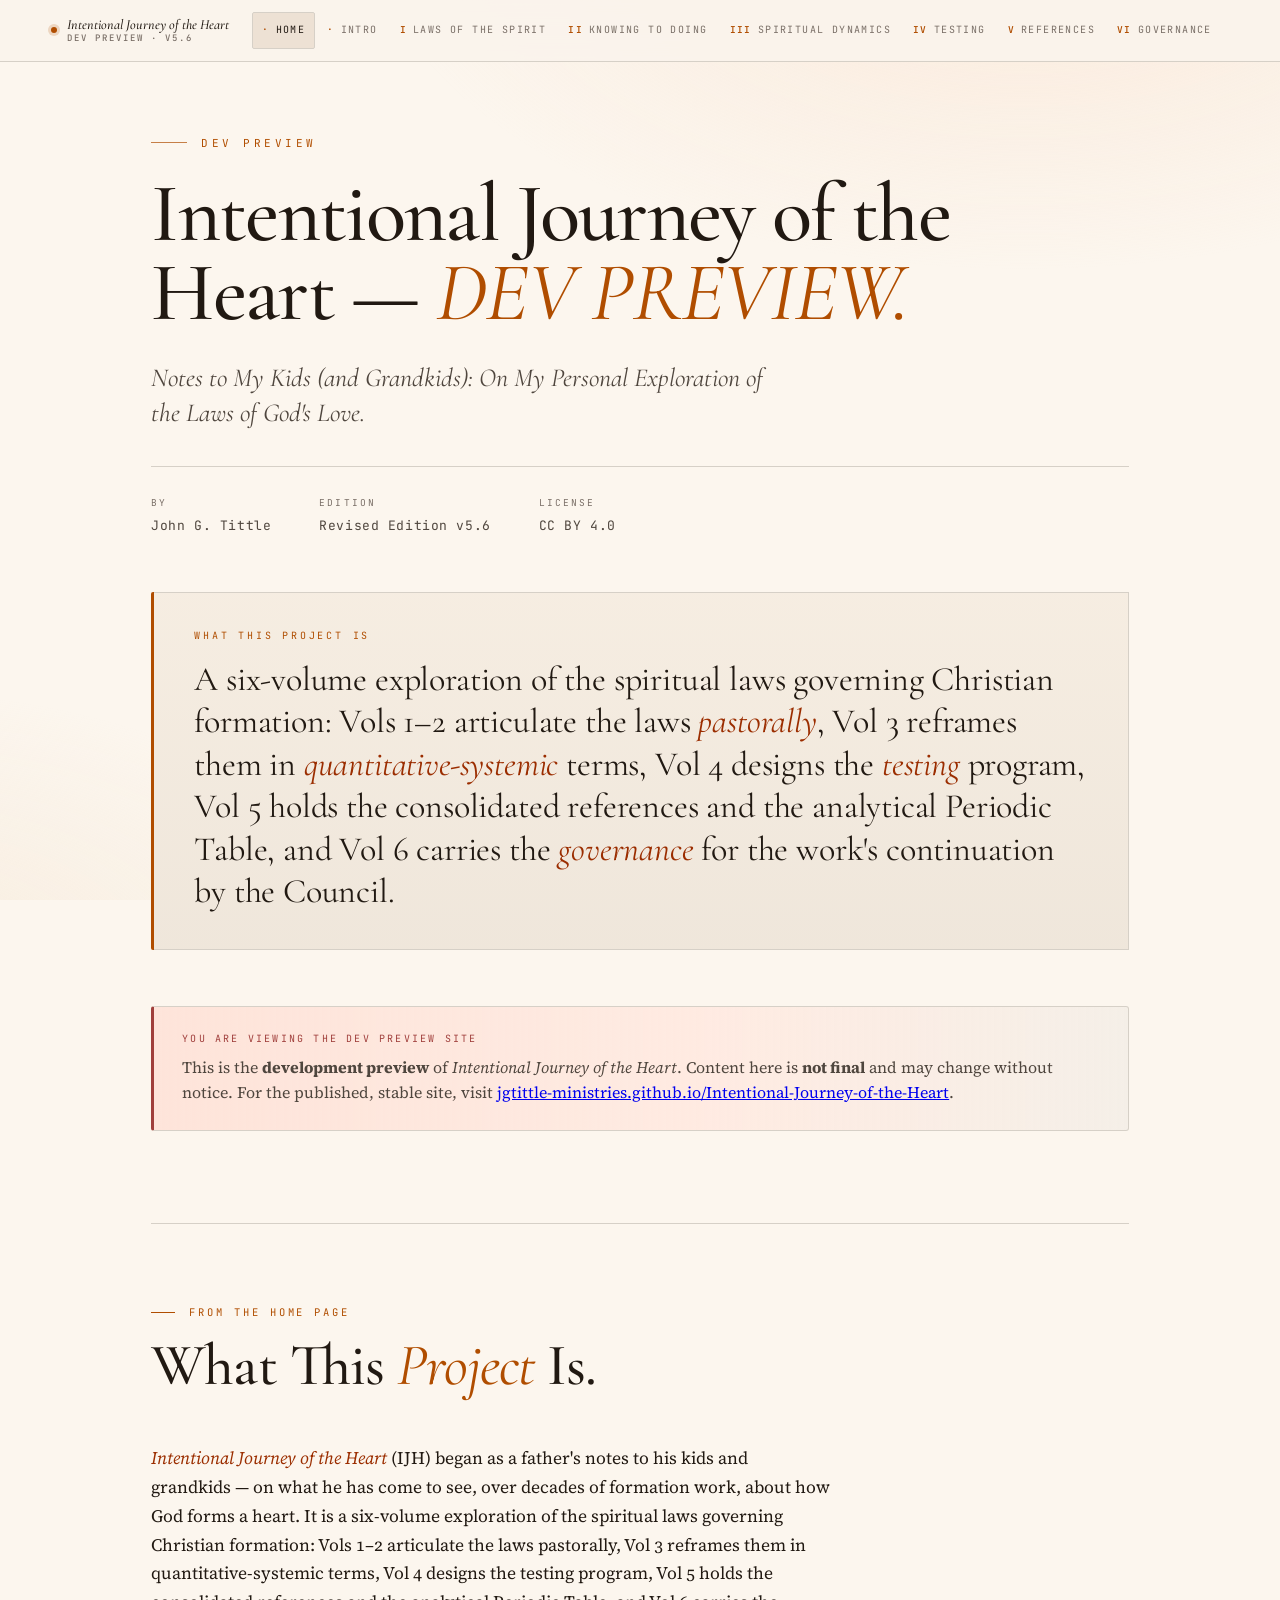
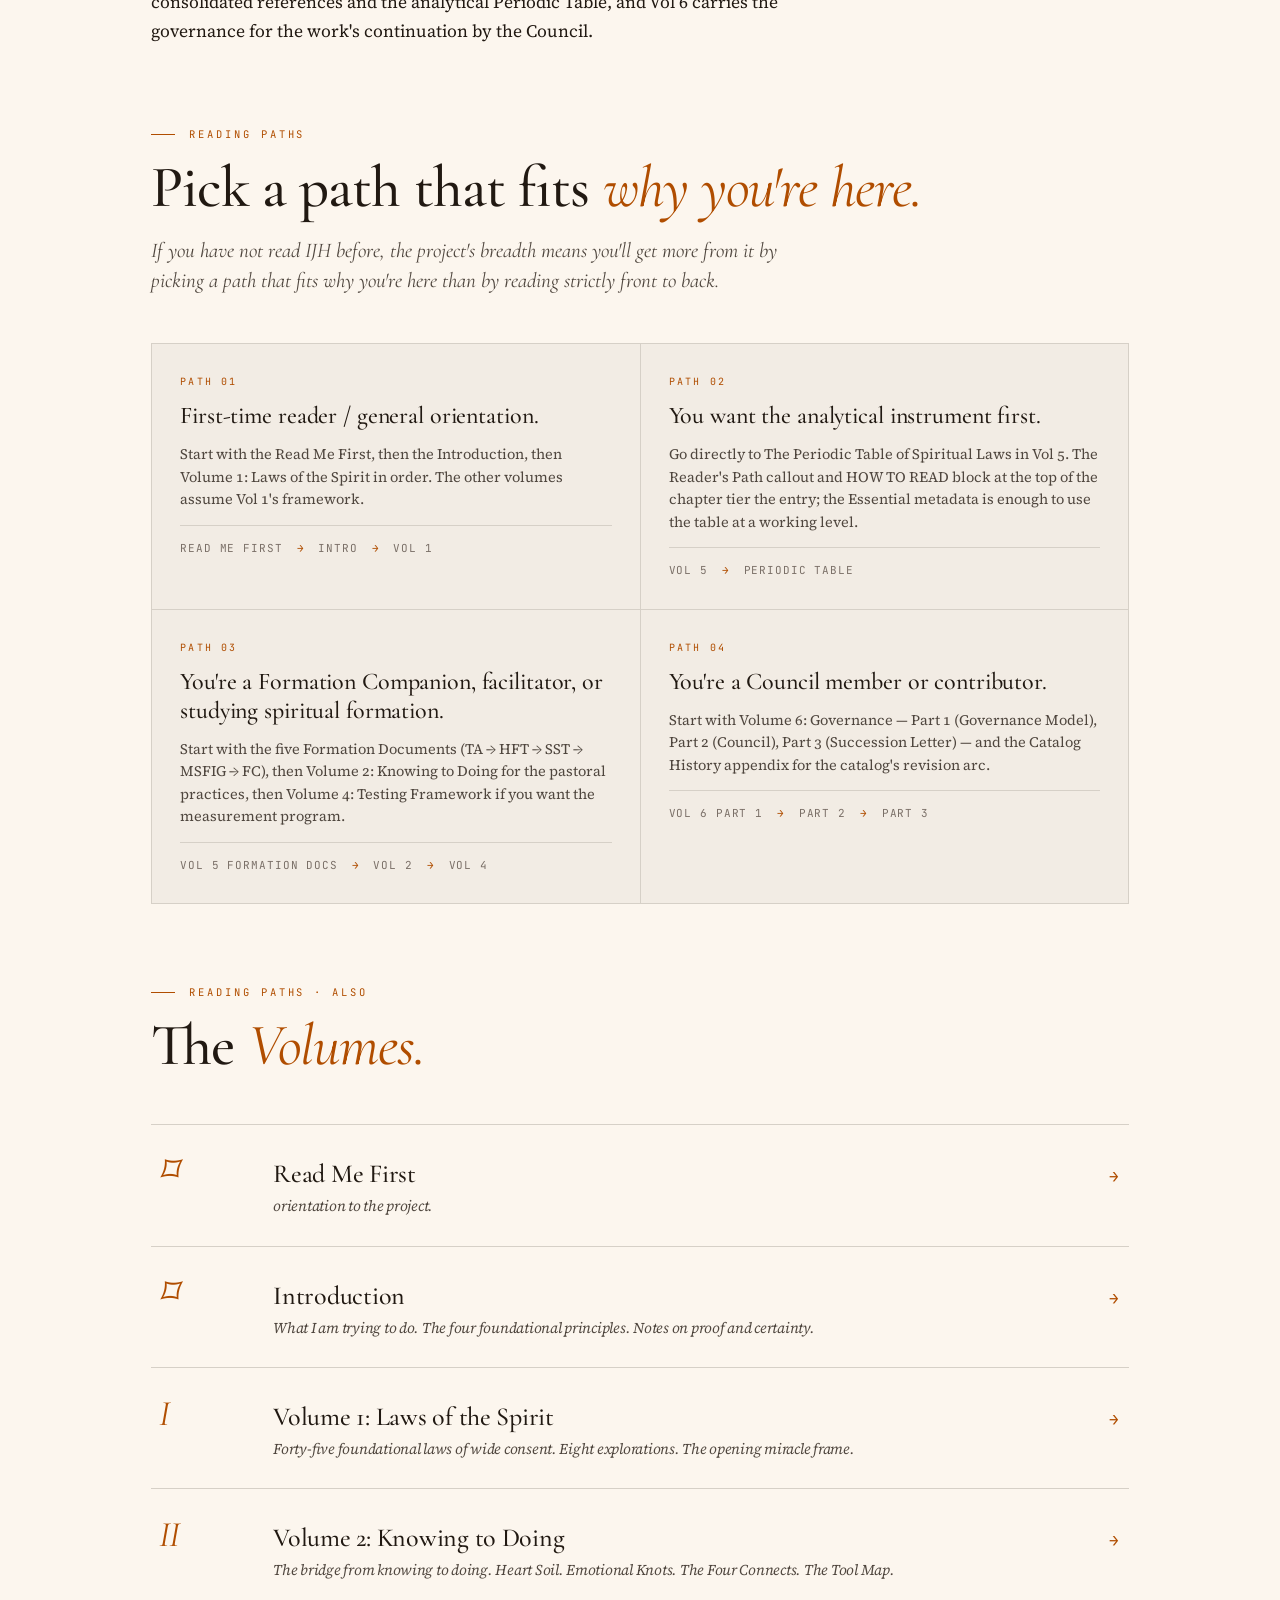
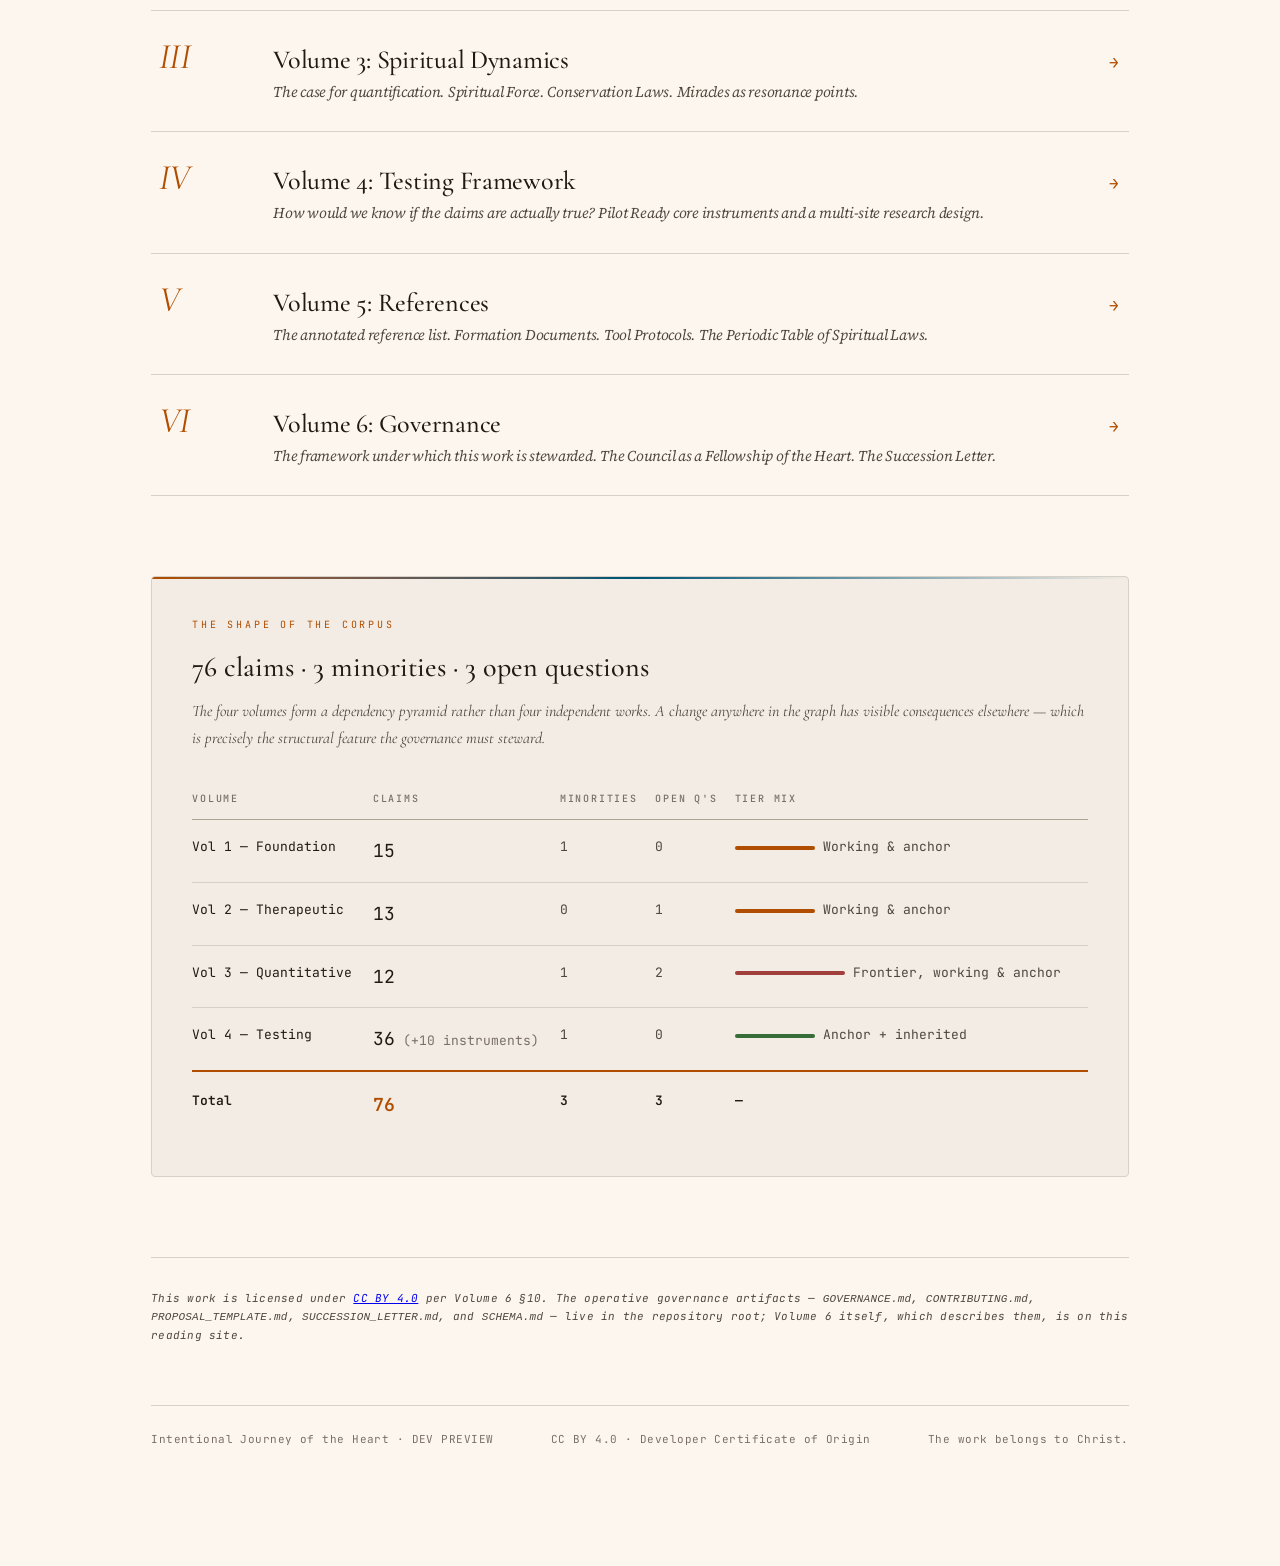
==== index.html @ 32c75336 "Initial commit: IJH design preview static site Standalone warm-paper editorial reader for the Intent" ====
<!doctype html>
<html lang="en">
<head>
<meta charset="utf-8" />
<meta name="viewport" content="width=device-width,initial-scale=1" />
<title>Intentional Journey of the Heart — Home</title>
<link rel="preconnect" href="https://fonts.googleapis.com" />
<link rel="preconnect" href="https://fonts.gstatic.com" crossorigin />
<link href="https://fonts.googleapis.com/css2?family=Cormorant+Garamond:ital,wght@0,400;0,500;0,600;1,400;1,500&family=Source+Serif+4:ital,opsz,wght@0,8..60,400;0,8..60,500;0,8..60,600;1,8..60,400;1,8..60,500&family=JetBrains+Mono:wght@400;500;600&family=Inter+Tight:wght@400;500;600&display=swap" rel="stylesheet" />
<link rel="stylesheet" href="styles.css" />
</head>
<body>
<header class="topnav-wrap">
  <nav class="topnav">
    <a class="crest" href="index.html">
      <span class="dot"></span>
      <span class="crest-stack">
        <span class="work">Intentional Journey of the Heart</span>
        <span class="crest-sub">DEV PREVIEW · v5.6</span>
      </span>
    </a>
    <div class="topnav-vols">
      <a class="current" href="index.html"><span class="v-num">·</span>Home</a>
      <a href="Introduction.html"><span class="v-num">·</span>Intro</a>
      <a href="Volume 1.html"><span class="v-num">I</span>Laws of the Spirit</a>
      <a href="Volume 2.html"><span class="v-num">II</span>Knowing to Doing</a>
      <a href="Volume 3.html"><span class="v-num">III</span>Spiritual Dynamics</a>
      <a href="Volume 4.html"><span class="v-num">IV</span>Testing</a>
      <a href="Volume 5.html"><span class="v-num">V</span>References</a>
      <a href="Volume 6 Governance.html"><span class="v-num">VI</span>Governance</a>
    </div>
    <div class="topnav-right">
      <a href="https://github.com/jgtittle-ministries/Intentional-Journey-of-the-Heart-dev" target="_blank" rel="noopener">Repo</a>
      <a href="https://creativecommons.org/licenses/by/4.0/" target="_blank" rel="noopener">CC BY 4.0</a>
    </div>
  </nav>
</header>

<div class="shell-single">

  <section class="hero">
    <div class="eyebrow"><span class="line"></span>DEV PREVIEW</div>
    <h1 class="title">Intentional Journey of the Heart — <em>DEV PREVIEW.</em></h1>
    <p class="subtitle">Notes to My Kids (and Grandkids): On My Personal Exploration of the Laws of God's Love.</p>

    <div class="meta-row">
      <div class="meta-item"><span class="lbl">By</span><span class="val">John G. Tittle</span></div>
      <div class="meta-item"><span class="lbl">Edition</span><span class="val">Revised Edition v5.6</span></div>
      <div class="meta-item"><span class="lbl">License</span><span class="val">CC BY 4.0</span></div>
    </div>

    <div class="key-claim" style="margin-top: 56px;">
      <div class="label">What this project is</div>
      <p class="text">A six-volume exploration of the spiritual laws governing Christian formation: Vols 1–2 articulate the laws <em>pastorally</em>, Vol 3 reframes them in <em>quantitative-systemic</em> terms, Vol 4 designs the <em>testing</em> program, Vol 5 holds the consolidated references and the analytical Periodic Table, and Vol 6 carries the <em>governance</em> for the work's continuation by the Council.</p>
    </div>

    <div class="callout" style="margin-top: 56px; background: linear-gradient(90deg, oklch(0.92 0.08 30 / 0.5), var(--card)); border-left: 3px solid var(--rose);">
      <span class="lbl" style="color: var(--rose);">You are viewing the DEV preview site</span>
      This is the <strong>development preview</strong> of <em>Intentional Journey of the Heart</em>. Content here is <strong>not final</strong> and may change without notice. For the published, stable site, visit <a href="https://jgtittle-ministries.github.io/Intentional-Journey-of-the-Heart/" target="_blank" rel="noopener">jgtittle-ministries.github.io/Intentional-Journey-of-the-Heart</a>.
    </div>
  </section>

  <section style="margin-top: 80px;">
    <div class="part-header">
      <div class="part-num">From the Home page</div>
      <h2 class="part-title">What This <em>Project</em> Is.</h2>
    </div>
    <div class="prose">
      <p><em>Intentional Journey of the Heart</em> (IJH) began as a father's notes to his kids and grandkids — on what he has come to see, over decades of formation work, about how God forms a heart. It is a six-volume exploration of the spiritual laws governing Christian formation: Vols 1–2 articulate the laws pastorally, Vol 3 reframes them in quantitative-systemic terms, Vol 4 designs the testing program, Vol 5 holds the consolidated references and the analytical Periodic Table, and Vol 6 carries the governance for the work's continuation by the Council.</p>
    </div>
  </section>

  <section style="margin-top: 80px;">
    <div class="part-header">
      <div class="part-num">Reading Paths</div>
      <h2 class="part-title">Pick a path that fits <em>why you're here.</em></h2>
      <p class="part-deck">If you have not read IJH before, the project's breadth means you'll get more from it by picking a path that fits why you're here than by reading strictly front to back.</p>
    </div>

    <div class="paths-grid">
      <a class="path-card" href="Introduction.html">
        <div class="lbl">Path 01</div>
        <h4>First-time reader / general orientation.</h4>
        <p>Start with the Read Me First, then the Introduction, then Volume 1: Laws of the Spirit in order. The other volumes assume Vol 1's framework.</p>
        <span class="path-route">READ ME FIRST <span class="arr">→</span> INTRO <span class="arr">→</span> VOL 1</span>
      </a>
      <a class="path-card" href="Volume 5.html">
        <div class="lbl">Path 02</div>
        <h4>You want the analytical instrument first.</h4>
        <p>Go directly to The Periodic Table of Spiritual Laws in Vol 5. The Reader's Path callout and HOW TO READ block at the top of the chapter tier the entry; the Essential metadata is enough to use the table at a working level.</p>
        <span class="path-route">VOL 5 <span class="arr">→</span> PERIODIC TABLE</span>
      </a>
      <a class="path-card" href="Volume 5.html">
        <div class="lbl">Path 03</div>
        <h4>You're a Formation Companion, facilitator, or studying spiritual formation.</h4>
        <p>Start with the five Formation Documents (TA → HFT → SST → MSFIG → FC), then Volume 2: Knowing to Doing for the pastoral practices, then Volume 4: Testing Framework if you want the measurement program.</p>
        <span class="path-route">VOL 5 FORMATION DOCS <span class="arr">→</span> VOL 2 <span class="arr">→</span> VOL 4</span>
      </a>
      <a class="path-card" href="Volume 6 Governance.html">
        <div class="lbl">Path 04</div>
        <h4>You're a Council member or contributor.</h4>
        <p>Start with Volume 6: Governance — Part 1 (Governance Model), Part 2 (Council), Part 3 (Succession Letter) — and the Catalog History appendix for the catalog's revision arc.</p>
        <span class="path-route">VOL 6 PART 1 <span class="arr">→</span> PART 2 <span class="arr">→</span> PART 3</span>
      </a>
    </div>
  </section>

  <section style="margin-top: 80px;">
    <div class="part-header">
      <div class="part-num">Reading Paths · also</div>
      <h2 class="part-title">The <em>Volumes.</em></h2>
    </div>

    <div class="home-vols">
      <a class="home-vol" href="reader.html#docs%2Fread-me-first.md">
        <span class="v">⌑</span>
        <span class="nm">Read Me First<span class="ds">orientation to the project.</span></span>
        <span class="meta"><span class="arrow">→</span></span>
      </a>
      <a class="home-vol" href="Introduction.html">
        <span class="v">⌑</span>
        <span class="nm">Introduction<span class="ds">What I am trying to do. The four foundational principles. Notes on proof and certainty.</span></span>
        <span class="meta"><span class="arrow">→</span></span>
      </a>
      <a class="home-vol" href="Volume 1.html">
        <span class="v">I</span>
        <span class="nm">Volume 1: Laws of the Spirit<span class="ds">Forty-five foundational laws of wide consent. Eight explorations. The opening miracle frame.</span></span>
        <span class="meta"><span class="arrow">→</span></span>
      </a>
      <a class="home-vol" href="Volume 2.html">
        <span class="v">II</span>
        <span class="nm">Volume 2: Knowing to Doing<span class="ds">The bridge from knowing to doing. Heart Soil. Emotional Knots. The Four Connects. The Tool Map.</span></span>
        <span class="meta"><span class="arrow">→</span></span>
      </a>
      <a class="home-vol" href="Volume 3.html">
        <span class="v">III</span>
        <span class="nm">Volume 3: Spiritual Dynamics<span class="ds">The case for quantification. Spiritual Force. Conservation Laws. Miracles as resonance points.</span></span>
        <span class="meta"><span class="arrow">→</span></span>
      </a>
      <a class="home-vol" href="Volume 4.html">
        <span class="v">IV</span>
        <span class="nm">Volume 4: Testing Framework<span class="ds">How would we know if the claims are actually true? Pilot Ready core instruments and a multi-site research design.</span></span>
        <span class="meta"><span class="arrow">→</span></span>
      </a>
      <a class="home-vol" href="Volume 5.html">
        <span class="v">V</span>
        <span class="nm">Volume 5: References<span class="ds">The annotated reference list. Formation Documents. Tool Protocols. The Periodic Table of Spiritual Laws.</span></span>
        <span class="meta"><span class="arrow">→</span></span>
      </a>
      <a class="home-vol" href="Volume 6 Governance.html">
        <span class="v">VI</span>
        <span class="nm">Volume 6: Governance<span class="ds">The framework under which this work is stewarded. The Council as a Fellowship of the Heart. The Succession Letter.</span></span>
        <span class="meta"><span class="arrow">→</span></span>
      </a>
    </div>
  </section>

  <section style="margin-top: 80px;">
    <div class="viz" style="margin: 0;">
      <div class="viz-eyebrow">The shape of the corpus</div>
      <h4 class="viz-title">76 claims · 3 minorities · 3 open questions</h4>
      <p class="viz-deck">The four volumes form a dependency pyramid rather than four independent works. A change anywhere in the graph has visible consequences elsewhere — which is precisely the structural feature the governance must steward.</p>
      <table class="reg-table">
        <thead><tr><th>Volume</th><th>Claims</th><th>Minorities</th><th>Open Q's</th><th>Tier mix</th></tr></thead>
        <tbody>
          <tr><td class="vol">Vol 1 — Foundation</td><td><span class="num-big">15</span></td><td>1</td><td>0</td><td><span class="bar" style="width:80px"></span>Working &amp; anchor</td></tr>
          <tr><td class="vol">Vol 2 — Therapeutic</td><td><span class="num-big">13</span></td><td>0</td><td>1</td><td><span class="bar" style="width:80px"></span>Working &amp; anchor</td></tr>
          <tr><td class="vol">Vol 3 — Quantitative</td><td><span class="num-big">12</span></td><td>1</td><td>2</td><td><span class="bar" style="width:110px; background: var(--rose);"></span>Frontier, working &amp; anchor</td></tr>
          <tr><td class="vol">Vol 4 — Testing</td><td><span class="num-big">36</span> <span style="color:var(--text-dim)">(+10 instruments)</span></td><td>1</td><td>0</td><td><span class="bar" style="width:80px; background: var(--leaf);"></span>Anchor + inherited</td></tr>
          <tr class="total"><td class="vol">Total</td><td><span class="num-big" style="color:var(--accent)">76</span></td><td>3</td><td>3</td><td>—</td></tr>
        </tbody>
      </table>
    </div>
  </section>

  <p class="smallprint" style="margin-top: 80px;">
    <em>This work is licensed under <a href="https://creativecommons.org/licenses/by/4.0/" target="_blank" rel="noopener">CC BY 4.0</a> per Volume 6 §10. The operative governance artifacts — <code>GOVERNANCE.md</code>, <code>CONTRIBUTING.md</code>, <code>PROPOSAL_TEMPLATE.md</code>, <code>SUCCESSION_LETTER.md</code>, and <code>SCHEMA.md</code> — live in the repository root; Volume 6 itself, which describes them, is on this reading site.</em>
  </p>

  <div class="foot-copy">
    <div>Intentional Journey of the Heart · DEV PREVIEW</div>
    <div>CC BY 4.0 · Developer Certificate of Origin</div>
    <div>The work belongs to Christ.</div>
  </div>

</div>

</body>
</html>
---- styles.css ----
/* ---------- Tokens ---------- */
:root {
  --bg:        oklch(0.975 0.012 75);   /* warm paper cream */
  --bg-2:      oklch(0.945 0.012 75);   /* slightly deeper paper for cards */
  --bg-3:      oklch(0.915 0.012 75);   /* even deeper for tier/data panels */
  --card:      oklch(0.955 0.012 75);
  --rule:      oklch(0.72 0.020 75);    /* warm rule */
  --rule-soft: oklch(0.86 0.014 75);    /* hairline */
  --text:      oklch(0.22 0.018 60);    /* warm near-black */
  --text-mid:  oklch(0.40 0.018 60);
  --text-dim:  oklch(0.55 0.018 60);
  --accent:    oklch(0.54 0.15 50);     /* burnt-amber illumination */
  --accent-2:  oklch(0.46 0.16 45);     /* deeper amber for hover */
  --accent-dim:oklch(0.78 0.10 60);     /* soft amber for underline accents */
  --cool:      oklch(0.42 0.10 230);    /* indigo */
  --cool-dim:  oklch(0.65 0.06 230);
  --rose:      oklch(0.50 0.13 25);     /* cranberry for warnings */
  --leaf:      oklch(0.48 0.10 145);    /* forest for anchor tier */

  --serif: "Source Serif 4", "Source Serif Pro", Georgia, serif;
  --display: "Cormorant Garamond", "Source Serif 4", Georgia, serif;
  --mono: "JetBrains Mono", ui-monospace, "SF Mono", Menlo, monospace;
  --sans: "Inter Tight", system-ui, sans-serif;

  --col: 680px;
  --gutter: clamp(20px, 4vw, 56px);
}

/* ---------- Reset ---------- */
*, *::before, *::after { box-sizing: border-box; }
html { scroll-behavior: smooth; }
body {
  margin: 0;
  background: var(--bg);
  color: var(--text);
  font-family: var(--serif);
  font-size: 17.5px;
  line-height: 1.65;
  text-rendering: optimizeLegibility;
  -webkit-font-smoothing: antialiased;
  font-feature-settings: "kern", "liga", "onum";
}

::selection { background: var(--accent); color: var(--bg); }

/* Subtle warm paper tint */
body::before {
  content: "";
  position: fixed; inset: 0;
  pointer-events: none;
  background:
    radial-gradient(1100px 600px at 80% -10%, oklch(0.92 0.04 60 / 0.55), transparent 60%),
    radial-gradient(900px 500px at -10% 110%, oklch(0.93 0.03 75 / 0.55), transparent 60%);
  z-index: 0;
}
body > * { position: relative; z-index: 1; }

/* ---------- Reading progress ---------- */
.progress {
  position: fixed; top: 0; left: 0; height: 2px; width: 0;
  background: linear-gradient(90deg, var(--accent), var(--cool));
  z-index: 100;
  transition: width 0.1s linear;
}

/* ---------- Layout shell ---------- */
.shell {
  display: grid;
  grid-template-columns: 280px minmax(0, 1fr) 240px;
  gap: var(--gutter);
  max-width: 1400px;
  margin: 0 auto;
  padding: 48px var(--gutter) 120px;
}

@media (max-width: 1100px) {
  .shell { grid-template-columns: 220px minmax(0, 1fr); }
  .right-rail { display: none; }
}
@media (max-width: 800px) {
  .shell { grid-template-columns: 1fr; padding: 24px 20px 80px; }
  .toc-sidebar { display: none; }
}

/* ---------- Top nav ---------- */
.topnav-wrap {
  position: sticky;
  top: 0;
  z-index: 50;
  background: oklch(0.97 0.012 75 / 0.92);
  backdrop-filter: blur(12px);
  -webkit-backdrop-filter: blur(12px);
  border-bottom: 1px solid var(--rule-soft);
}
.topnav {
  display: flex;
  align-items: center;
  justify-content: space-between;
  gap: 16px;
  padding: 12px var(--gutter);
  max-width: 1400px;
  margin: 0 auto;
  font-family: var(--mono);
  font-size: 11px;
  letter-spacing: 0.14em;
  text-transform: uppercase;
  color: var(--text-dim);
}
.topnav .crest {
  display: inline-flex; align-items: center; gap: 10px;
  color: var(--text);
  text-decoration: none;
  white-space: nowrap;
  font-weight: 500;
  letter-spacing: 0.16em;
  flex: none;
}
.topnav .crest .dot {
  width: 6px; height: 6px; border-radius: 50%;
  background: var(--accent); box-shadow: 0 0 0 3px oklch(0.54 0.15 50 / 0.18);
}
.topnav .crest .work {
  font-family: var(--display);
  font-style: italic;
  font-size: 14px;
  letter-spacing: 0;
  text-transform: none;
  color: var(--text);
  font-weight: 500;
  white-space: nowrap;
}
.topnav .crest .crest-sub {
  font-size: 9px;
  letter-spacing: 0.22em;
  color: var(--text-dim);
  display: block;
  margin-top: 1px;
}
.topnav .crest .crest-stack { display: flex; flex-direction: column; line-height: 1.1; }

.topnav-vols {
  display: flex;
  gap: 2px;
  margin: 0 auto;
  flex-wrap: nowrap;
  overflow-x: auto;
  scrollbar-width: none;
}
.topnav-vols::-webkit-scrollbar { display: none; }
.topnav-vols a {
  display: inline-flex;
  align-items: baseline;
  gap: 6px;
  padding: 9px 9px;
  color: var(--text-dim);
  text-decoration: none;
  font-size: 10px;
  letter-spacing: 0.14em;
  border: 1px solid transparent;
  border-radius: 2px;
  transition: color .15s, background .15s, border-color .15s;
  white-space: nowrap;
}
.topnav-vols a .v-num {
  color: var(--accent);
  font-weight: 600;
  font-size: 9.5px;
}
.topnav-vols a:hover {
  color: var(--text);
  background: oklch(0.91 0.018 75 / 0.7);
}
.topnav-vols a.current {
  color: var(--text);
  background: oklch(0.91 0.025 70 / 0.85);
  border-color: var(--rule-soft);
}
.topnav-vols a.current .v-num { color: var(--accent); }

.topnav-right {
  display: flex; gap: 16px; align-items: center;
  flex: none;
  color: var(--text-dim);
}
.topnav-right a {
  color: var(--text-dim);
  text-decoration: none;
  transition: color .15s;
}
.topnav-right a:hover { color: var(--accent); }

@media (max-width: 1400px) {
  .topnav-right { display: none; }
}
@media (max-width: 1180px) {
  .topnav .crest .crest-sub { display: none; }
}
@media (max-width: 1080px) {
  .topnav { flex-wrap: wrap; padding: 12px 18px; gap: 8px; }
  .topnav-vols { order: 3; width: 100%; padding-top: 6px; }
}

/* ---------- TOC sidebar ---------- */
.toc-sidebar {
  position: sticky;
  top: 48px;
  align-self: start;
  max-height: calc(100vh - 80px);
  overflow-y: auto;
  padding-right: 12px;
  scrollbar-width: thin;
  scrollbar-color: var(--rule) transparent;
}
.toc-sidebar::-webkit-scrollbar { width: 4px; }
.toc-sidebar::-webkit-scrollbar-thumb { background: var(--rule); border-radius: 2px; }

.toc-title {
  font-family: var(--mono);
  font-size: 10px;
  letter-spacing: 0.22em;
  text-transform: uppercase;
  color: var(--text-dim);
  margin: 0 0 20px;
  padding-bottom: 14px;
  border-bottom: 1px solid var(--rule-soft);
}
.toc ol { list-style: none; padding: 0; margin: 0; }
.toc > ol > li { margin-bottom: 18px; }
.toc a {
  display: block;
  color: var(--text-mid);
  text-decoration: none;
  font-size: 13.5px;
  line-height: 1.4;
  padding: 4px 0 4px 14px;
  border-left: 2px solid transparent;
  margin-left: -2px;
  transition: color .15s, border-color .15s;
}
.toc a:hover { color: var(--text); }
.toc a.active {
  color: var(--accent-2);
  border-left-color: var(--accent);
}
.toc .sub { padding-left: 18px; margin-top: 6px; }
.toc .sub a { font-size: 12.5px; color: var(--text-dim); }
.toc .num {
  font-family: var(--mono);
  font-size: 10.5px;
  color: var(--text-dim);
  margin-right: 8px;
  letter-spacing: 0.06em;
}

/* ---------- Right rail ---------- */
.right-rail {
  position: sticky;
  top: 48px;
  align-self: start;
  font-family: var(--mono);
  font-size: 11px;
  letter-spacing: 0.06em;
  color: var(--text-dim);
}
.rail-block { padding: 16px 0; border-top: 1px solid var(--rule-soft); }
.rail-block:first-child { border-top: 0; padding-top: 0; }
.rail-label { font-size: 9.5px; letter-spacing: 0.22em; text-transform: uppercase; color: var(--text-dim); margin-bottom: 6px; }
.rail-value { color: var(--text-mid); font-size: 12px; }

/* ---------- Hero ---------- */
.hero {
  padding: 40px 0 60px;
  border-bottom: 1px solid var(--rule-soft);
  margin-bottom: 64px;
}
.eyebrow {
  font-family: var(--mono);
  font-size: 11px;
  letter-spacing: 0.32em;
  text-transform: uppercase;
  color: var(--accent);
  margin-bottom: 22px;
  display: flex; align-items: center; gap: 14px;
}
.eyebrow .line { flex: none; width: 36px; height: 1px; background: var(--accent); opacity: .7; }

h1.title {
  font-family: var(--display);
  font-weight: 500;
  font-size: clamp(48px, 6.5vw, 92px);
  line-height: 0.95;
  letter-spacing: -0.02em;
  margin: 0 0 28px;
  color: var(--text);
}
h1.title em {
  font-style: italic;
  color: var(--accent);
  font-weight: 400;
}
.subtitle {
  font-family: var(--display);
  font-style: italic;
  font-size: clamp(20px, 2.2vw, 26px);
  font-weight: 400;
  color: var(--text-mid);
  margin: 0 0 36px;
  max-width: 620px;
  line-height: 1.35;
}
.meta-row {
  display: flex;
  flex-wrap: wrap;
  gap: 28px 48px;
  padding-top: 28px;
  border-top: 1px solid var(--rule-soft);
  font-family: var(--mono);
  font-size: 11.5px;
  letter-spacing: 0.05em;
}
.meta-item { display: flex; flex-direction: column; gap: 4px; }
.meta-item .lbl { font-size: 9.5px; letter-spacing: 0.22em; text-transform: uppercase; color: var(--text-dim); }
.meta-item .val { color: var(--text-mid); font-size: 13px; }

/* ---------- Hero key claim ---------- */
.key-claim {
  margin-top: 64px;
  padding: 36px 40px;
  background: linear-gradient(180deg, oklch(0.95 0.018 75), oklch(0.93 0.018 75));
  border-left: 3px solid var(--accent);
  border-radius: 2px;
  position: relative;
}
.key-claim::before {
  content: "";
  position: absolute;
  inset: 0;
  border: 1px solid var(--rule-soft);
  border-left: 0;
  pointer-events: none;
}
.key-claim .label {
  font-family: var(--mono);
  font-size: 10px;
  letter-spacing: 0.28em;
  text-transform: uppercase;
  color: var(--accent);
  margin-bottom: 14px;
}
.key-claim .text {
  font-family: var(--display);
  font-size: clamp(26px, 3vw, 34px);
  line-height: 1.25;
  color: var(--text);
  font-weight: 400;
  letter-spacing: -0.005em;
  margin: 0;
}
.key-claim .text em { font-style: italic; color: var(--accent-2); }

/* ---------- Section structure ---------- */
.part {
  padding-top: 80px;
  margin-top: 60px;
  border-top: 1px solid var(--rule-soft);
}
.part:first-of-type { border-top: 0; margin-top: 0; padding-top: 24px; }

.part-header {
  margin-bottom: 48px;
}
.part-num {
  font-family: var(--mono);
  font-size: 10.5px;
  letter-spacing: 0.28em;
  text-transform: uppercase;
  color: var(--accent);
  margin-bottom: 16px;
  display: flex; align-items: center; gap: 14px;
}
.part-num::before {
  content: "";
  width: 24px; height: 1px; background: var(--accent);
}
h2.part-title {
  font-family: var(--display);
  font-weight: 500;
  font-size: clamp(38px, 4.6vw, 60px);
  line-height: 1;
  letter-spacing: -0.015em;
  margin: 0 0 18px;
  color: var(--text);
}
h2.part-title em { font-style: italic; color: var(--accent); font-weight: 400; }
.part-deck {
  font-family: var(--display);
  font-style: italic;
  font-size: 21px;
  line-height: 1.4;
  color: var(--text-mid);
  max-width: 640px;
  margin: 0;
}

/* ---------- Body prose ---------- */
.prose { max-width: var(--col); }
.prose-wide { max-width: 880px; }

.prose h3 {
  font-family: var(--display);
  font-weight: 500;
  font-size: 30px;
  line-height: 1.15;
  color: var(--text);
  margin: 64px 0 22px;
  letter-spacing: -0.01em;
}
.prose h3 .h-num {
  font-family: var(--mono);
  font-size: 12px;
  color: var(--accent);
  letter-spacing: 0.18em;
  margin-right: 14px;
  vertical-align: 0.18em;
  font-weight: 400;
}
.prose h4 {
  font-family: var(--display);
  font-weight: 500;
  font-style: italic;
  font-size: 23px;
  color: var(--text);
  margin: 44px 0 16px;
  letter-spacing: -0.005em;
}
.prose h5 {
  font-family: var(--mono);
  font-size: 11px;
  letter-spacing: 0.22em;
  text-transform: uppercase;
  color: var(--accent);
  margin: 36px 0 14px;
  font-weight: 500;
}

.prose p { margin: 0 0 1.1em; color: var(--text); }
.prose p strong { color: var(--text); font-weight: 600; }
.prose p em { color: var(--accent-2); font-style: italic; }

.prose a { color: var(--accent); text-decoration: underline; text-decoration-color: var(--accent-dim); text-underline-offset: 3px; }
.prose a:hover { color: var(--accent-2); }

.prose ul, .prose ol { margin: 0 0 1.2em; padding-left: 1.4em; }
.prose ul li, .prose ol li { margin-bottom: 0.55em; }
.prose ul { list-style: none; padding-left: 0; }
.prose ul > li {
  position: relative; padding-left: 22px;
}
.prose ul > li::before {
  content: "";
  position: absolute;
  left: 0; top: 0.72em;
  width: 8px; height: 1px;
  background: var(--accent);
}

.drop-cap::first-letter {
  font-family: var(--display);
  float: left;
  font-size: 5em;
  line-height: 0.85;
  margin: 0.05em 0.1em -0.08em 0;
  color: var(--accent);
  font-weight: 500;
}

/* ---------- Pull quotes & emphasis ---------- */
.pullquote {
  margin: 48px -20px;
  padding: 32px 36px;
  font-family: var(--display);
  font-style: italic;
  font-size: clamp(22px, 2.4vw, 28px);
  line-height: 1.3;
  color: var(--text);
  border-left: 3px solid var(--accent);
  position: relative;
}
.pullquote::before {
  content: "";
  position: absolute;
  top: 0; left: 0;
  width: 60%; height: 1px;
  background: linear-gradient(90deg, var(--accent), transparent);
}
.pullquote .attr {
  display: block;
  margin-top: 18px;
  font-family: var(--mono);
  font-style: normal;
  font-size: 11px;
  letter-spacing: 0.18em;
  text-transform: uppercase;
  color: var(--text-dim);
}

.callout {
  margin: 32px 0;
  padding: 24px 28px;
  background: var(--card);
  border: 1px solid var(--rule-soft);
  border-radius: 3px;
  font-size: 16px;
  line-height: 1.6;
  color: var(--text-mid);
}
.callout .lbl {
  display: block;
  font-family: var(--mono);
  font-size: 10px;
  letter-spacing: 0.22em;
  text-transform: uppercase;
  color: var(--accent);
  margin-bottom: 8px;
}

/* ---------- Visual: registry table ---------- */
.viz {
  margin: 56px 0;
  padding: 40px;
  background: var(--bg-2);
  border: 1px solid var(--rule-soft);
  border-radius: 4px;
  position: relative;
  overflow: hidden;
}
.viz::before {
  content: "";
  position: absolute; top: 0; left: 0; right: 0; height: 2px;
  background: linear-gradient(90deg, var(--accent), var(--cool), transparent);
}
.viz-eyebrow {
  font-family: var(--mono);
  font-size: 10px;
  letter-spacing: 0.28em;
  text-transform: uppercase;
  color: var(--accent);
  margin-bottom: 10px;
}
.viz-title {
  font-family: var(--display);
  font-size: 28px;
  font-weight: 500;
  margin: 0 0 8px;
  color: var(--text);
}
.viz-deck {
  font-family: var(--display);
  font-style: italic;
  color: var(--text-mid);
  margin: 0 0 28px;
  font-size: 16px;
}

.reg-table {
  width: 100%;
  border-collapse: collapse;
  font-family: var(--mono);
  font-size: 13px;
}
.reg-table th {
  text-align: left;
  font-weight: 500;
  font-size: 10px;
  letter-spacing: 0.18em;
  text-transform: uppercase;
  color: var(--text-dim);
  padding: 12px 14px 12px 0;
  border-bottom: 1px solid var(--rule);
}
.reg-table td {
  padding: 16px 14px 16px 0;
  border-bottom: 1px solid var(--rule-soft);
  color: var(--text-mid);
  vertical-align: top;
}
.reg-table tr:last-child td { border-bottom: 0; }
.reg-table tr.total td {
  border-top: 2px solid var(--accent);
  border-bottom: 0;
  color: var(--text);
  font-weight: 600;
  padding-top: 18px;
}
.reg-table td.vol { color: var(--text); }
.reg-table .num-big { font-size: 18px; color: var(--text); }
.bar {
  display: inline-block;
  height: 4px;
  background: var(--accent);
  vertical-align: middle;
  margin-right: 8px;
  border-radius: 2px;
}

/* ---------- 3-tier card ---------- */
.tier-grid {
  display: grid;
  grid-template-columns: repeat(3, 1fr);
  gap: 16px;
  margin: 36px 0 0;
}
@media (max-width: 720px) { .tier-grid { grid-template-columns: 1fr; } }

.tier {
  padding: 26px 24px 28px;
  background: var(--bg-3);
  border: 1px solid var(--rule-soft);
  border-radius: 3px;
  position: relative;
  overflow: hidden;
}
.tier .stripe {
  position: absolute; top: 0; left: 0; right: 0; height: 3px;
}
.tier-1 .stripe { background: var(--leaf); }
.tier-2 .stripe { background: var(--cool); }
.tier-3 .stripe { background: var(--rose); }
.tier .tier-label {
  font-family: var(--mono);
  font-size: 10px;
  letter-spacing: 0.22em;
  text-transform: uppercase;
  color: var(--text-dim);
  margin: 0 0 8px;
}
.tier .tier-name {
  font-family: var(--display);
  font-size: 24px;
  font-weight: 500;
  color: var(--text);
  margin: 0 0 4px;
}
.tier .tier-range {
  font-family: var(--mono);
  font-size: 12px;
  color: var(--accent);
  margin-bottom: 18px;
  letter-spacing: 0.04em;
}
.tier-1 .tier-range { color: var(--leaf); }
.tier-2 .tier-range { color: var(--cool); }
.tier-3 .tier-range { color: var(--rose); }
.tier .tier-body {
  font-size: 14px;
  line-height: 1.55;
  color: var(--text-mid);
  margin: 0 0 16px;
}
.tier .tier-rule {
  padding-top: 14px;
  border-top: 1px solid var(--rule-soft);
  font-family: var(--mono);
  font-size: 11px;
  color: var(--text-dim);
  letter-spacing: 0.02em;
  line-height: 1.5;
}
.tier .tier-rule strong { color: var(--text); display: block; font-size: 10px; letter-spacing: 0.22em; text-transform: uppercase; margin-bottom: 4px; font-weight: 600; }

/* ---------- Numbered claim grid (5 things follow) ---------- */
.claims-grid {
  display: grid;
  grid-template-columns: 1fr;
  gap: 0;
  margin: 48px 0;
  counter-reset: claim;
}
.claim-row {
  display: grid;
  grid-template-columns: 80px 1fr;
  gap: 24px;
  padding: 32px 0;
  border-top: 1px solid var(--rule-soft);
  counter-increment: claim;
}
.claim-row:last-child { border-bottom: 1px solid var(--rule-soft); }
.claim-row .num {
  font-family: var(--display);
  font-size: 54px;
  font-weight: 400;
  font-style: italic;
  color: var(--accent);
  line-height: 0.9;
  letter-spacing: -0.02em;
}
.claim-row .num::before { content: counter(claim, decimal-leading-zero); }
.claim-row h4 {
  font-family: var(--display);
  font-size: 24px;
  margin: 0 0 12px;
  color: var(--text);
  font-weight: 500;
  font-style: normal;
  line-height: 1.2;
}
.claim-row p {
  margin: 0 0 0.8em;
  color: var(--text-mid);
  font-size: 16px;
  line-height: 1.62;
}
.claim-row p:last-child { margin-bottom: 0; }
.claim-row p strong { color: var(--text); }

/* ---------- Four Connects diagram ---------- */
.connects {
  margin: 48px 0;
  padding: 36px;
  background: var(--bg-2);
  border: 1px solid var(--rule-soft);
  border-radius: 4px;
}
.connects-grid {
  display: grid;
  grid-template-columns: repeat(4, 1fr);
  gap: 1px;
  background: var(--rule-soft);
  border: 1px solid var(--rule-soft);
}
@media (max-width: 720px) { .connects-grid { grid-template-columns: 1fr 1fr; } }
.connect {
  background: var(--bg-2);
  padding: 24px 20px;
  position: relative;
}
.connect .step {
  font-family: var(--mono);
  font-size: 10px;
  letter-spacing: 0.2em;
  color: var(--accent);
  margin-bottom: 8px;
}
.connect h5 {
  font-family: var(--display);
  font-size: 22px;
  font-weight: 500;
  color: var(--text);
  margin: 0 0 10px;
  letter-spacing: -0.01em;
}
.connect p {
  font-size: 13.5px;
  line-height: 1.55;
  color: var(--text-mid);
  margin: 0;
}
.connect-flow {
  display: flex; align-items: center; justify-content: center;
  gap: 12px;
  margin-top: 24px;
  font-family: var(--mono);
  font-size: 10.5px;
  letter-spacing: 0.18em;
  color: var(--text-dim);
}
.connect-flow .arrow { color: var(--accent); }

/* ---------- Two-column succession ---------- */
.two-col {
  display: grid;
  grid-template-columns: 1fr 1fr;
  gap: 16px;
  margin: 36px 0;
}
@media (max-width: 720px) { .two-col { grid-template-columns: 1fr; } }
.role-card {
  background: var(--bg-2);
  border: 1px solid var(--rule-soft);
  border-radius: 3px;
  padding: 30px 28px;
}
.role-card .role-label {
  font-family: var(--mono);
  font-size: 10px;
  letter-spacing: 0.22em;
  text-transform: uppercase;
  color: var(--accent);
  margin-bottom: 10px;
}
.role-card h4 {
  font-family: var(--display);
  font-size: 28px;
  margin: 0 0 16px;
  color: var(--text);
  font-weight: 500;
  font-style: normal;
}
.role-card .role-kind {
  font-family: var(--mono);
  font-size: 11px;
  color: var(--text-dim);
  letter-spacing: 0.08em;
  margin-bottom: 18px;
  padding-bottom: 18px;
  border-bottom: 1px solid var(--rule-soft);
}
.role-card .role-kind strong { color: var(--accent-2); }
.role-card ul { margin-top: 0; }
.role-card ul li { font-size: 14.5px; line-height: 1.55; color: var(--text-mid); }
.role-card .role-named {
  margin-top: 20px;
  padding-top: 18px;
  border-top: 1px solid var(--rule-soft);
  font-family: var(--mono);
  font-size: 12px;
  color: var(--text-mid);
  letter-spacing: 0.02em;
}
.role-card .role-named .nm { color: var(--text); font-weight: 600; font-size: 14px; display: block; margin-top: 4px; }

/* ---------- Rule of Life ---------- */
.rule-block {
  margin: 80px -20px;
  padding: 64px 48px;
  background:
    radial-gradient(800px 400px at 50% 0%, oklch(0.90 0.06 60 / 0.45), transparent 70%),
    linear-gradient(180deg, oklch(0.95 0.020 75), oklch(0.93 0.022 75));
  border: 1px solid var(--rule-soft);
  border-radius: 4px;
  position: relative;
}
.rule-block::before, .rule-block::after {
  content: "§";
  position: absolute;
  font-family: var(--display);
  color: var(--accent);
  font-size: 36px;
  line-height: 1;
}
.rule-block::before { top: 20px; left: 50%; transform: translateX(-50%); }
.rule-block::after  { bottom: 20px; left: 50%; transform: translateX(-50%); }

.rule-eyebrow {
  font-family: var(--mono);
  font-size: 10px;
  letter-spacing: 0.32em;
  text-transform: uppercase;
  color: var(--accent);
  text-align: center;
  margin-bottom: 14px;
}
.rule-title {
  font-family: var(--display);
  font-size: clamp(36px, 4vw, 52px);
  font-weight: 500;
  text-align: center;
  color: var(--text);
  margin: 0 0 16px;
  letter-spacing: -0.015em;
  font-style: italic;
}
.rule-deck {
  text-align: center;
  font-family: var(--display);
  font-style: italic;
  color: var(--text-mid);
  font-size: 17px;
  max-width: 540px;
  margin: 0 auto 48px;
  line-height: 1.4;
}

.rule-intro {
  font-family: var(--display);
  font-size: 22px;
  font-style: italic;
  text-align: center;
  color: var(--accent-2);
  max-width: 620px;
  margin: 0 auto 40px;
  line-height: 1.4;
}

.rule-list {
  max-width: 720px;
  margin: 0 auto;
  list-style: none;
  padding: 0;
  counter-reset: rule;
}
.rule-list li {
  counter-increment: rule;
  position: relative;
  padding: 22px 0 22px 56px;
  border-top: 1px solid var(--rule-soft);
  font-size: 16.5px;
  line-height: 1.6;
  color: var(--text);
}
.rule-list li:first-child { border-top: 0; }
.rule-list li::before {
  content: counter(rule, decimal-leading-zero);
  position: absolute;
  left: 0; top: 24px;
  font-family: var(--mono);
  font-size: 11px;
  color: var(--accent);
  letter-spacing: 0.06em;
}
.rule-list li em { color: var(--accent-2); font-style: italic; }
.rule-list li strong { color: var(--text); font-weight: 600; }

/* ---------- Signature block ---------- */
.sig {
  margin: 60px 0 0;
  padding: 40px 0;
  border-top: 1px solid var(--rule-soft);
  display: grid;
  grid-template-columns: 1fr 1fr;
  gap: 36px;
}
@media (max-width: 720px) { .sig { grid-template-columns: 1fr; } }
.sig-line {
  font-family: var(--mono);
  font-size: 11px;
  color: var(--text-dim);
  letter-spacing: 0.08em;
}
.sig-line .label {
  display: block;
  font-size: 10px;
  letter-spacing: 0.22em;
  text-transform: uppercase;
  color: var(--accent);
  margin-bottom: 14px;
}
.sig-line .underline {
  display: block;
  border-bottom: 1px solid var(--rule);
  height: 28px;
  margin-bottom: 10px;
}

/* ---------- Detail / collapse ---------- */
details.long {
  margin: 32px 0;
  padding: 0;
  border: 1px solid var(--rule-soft);
  background: var(--bg-2);
  border-radius: 3px;
}
details.long > summary {
  list-style: none;
  cursor: pointer;
  padding: 18px 24px;
  font-family: var(--mono);
  font-size: 11px;
  letter-spacing: 0.18em;
  text-transform: uppercase;
  color: var(--accent);
  display: flex; align-items: center; justify-content: space-between;
  user-select: none;
}
details.long > summary::-webkit-details-marker { display: none; }
details.long > summary::after {
  content: "+";
  font-family: var(--mono);
  font-size: 18px;
  color: var(--accent);
  transition: transform 0.2s;
}
details.long[open] > summary::after { content: "−"; }
details.long > .det-body {
  padding: 0 24px 24px;
  border-top: 1px solid var(--rule-soft);
  padding-top: 20px;
}
details.long > .det-body p {
  font-size: 15.5px;
  color: var(--text-mid);
  line-height: 1.65;
}

/* ---------- Volume map mini ---------- */
.vol-map {
  display: grid;
  grid-template-columns: repeat(6, 1fr);
  gap: 1px;
  background: var(--rule-soft);
  border: 1px solid var(--rule-soft);
  margin: 32px 0;
}
@media (max-width: 720px) { .vol-map { grid-template-columns: repeat(2, 1fr); } }
.vol-cell {
  background: var(--bg-2);
  padding: 18px 14px;
  text-align: left;
}
.vol-cell.current {
  background: linear-gradient(180deg, oklch(0.90 0.06 60 / 0.5), oklch(0.92 0.04 60 / 0.3));
  border-left: 2px solid var(--accent);
}
.vol-cell .vol-num {
  font-family: var(--mono);
  font-size: 10px;
  letter-spacing: 0.18em;
  color: var(--text-dim);
  margin-bottom: 6px;
}
.vol-cell.current .vol-num { color: var(--accent); }
.vol-cell .vol-name {
  font-family: var(--display);
  font-size: 15px;
  color: var(--text-mid);
  line-height: 1.2;
}
.vol-cell.current .vol-name { color: var(--text); font-weight: 500; }

/* ---------- Footnote-ish small print ---------- */
.smallprint {
  font-family: var(--mono);
  font-size: 11px;
  color: var(--text-dim);
  line-height: 1.6;
  letter-spacing: 0.02em;
  margin-top: 56px;
  padding-top: 32px;
  border-top: 1px solid var(--rule-soft);
  font-style: normal;
}
.smallprint em { font-style: italic; color: var(--text-mid); }

/* ---------- Misc ---------- */
hr.divider {
  border: 0;
  border-top: 1px solid var(--rule-soft);
  margin: 56px 0;
}
.center-divider {
  text-align: center;
  font-family: var(--display);
  color: var(--accent);
  font-size: 24px;
  margin: 48px 0;
  letter-spacing: 1em;
  padding-left: 1em;
}

/* ---------- Single-column page (no sidebars) ---------- */
.shell-single {
  max-width: 1080px;
  margin: 0 auto;
  padding: 48px var(--gutter) 120px;
}
.shell-single .hero { padding-top: 24px; }

/* ---------- Volume landing pages ---------- */
.vol-badge {
  display: inline-flex;
  align-items: center;
  gap: 12px;
  padding: 8px 14px;
  border: 1px solid var(--rule);
  border-radius: 2px;
  background: var(--bg-2);
  font-family: var(--mono);
  font-size: 10.5px;
  letter-spacing: 0.22em;
  text-transform: uppercase;
  color: var(--text-mid);
  margin-bottom: 24px;
}
.vol-badge .num {
  font-family: var(--display);
  font-size: 18px;
  font-style: italic;
  color: var(--accent);
  letter-spacing: 0;
  font-weight: 500;
}

/* TOC card grid for volume landing pages */
.toc-card-list {
  display: grid;
  grid-template-columns: 1fr;
  gap: 0;
  margin: 40px 0;
  border-top: 1px solid var(--rule-soft);
}
.toc-card {
  display: grid;
  grid-template-columns: 60px 1fr auto;
  gap: 24px;
  align-items: center;
  padding: 22px 8px;
  border-bottom: 1px solid var(--rule-soft);
  color: var(--text);
  text-decoration: none;
  transition: background .15s, padding .15s;
}
.toc-card:hover {
  background: oklch(0.91 0.018 75 / 0.7);
  padding-left: 18px;
  padding-right: 18px;
}
.toc-card .ix {
  font-family: var(--mono);
  font-size: 11px;
  color: var(--accent);
  letter-spacing: 0.06em;
}
.toc-card .label {
  font-family: var(--display);
  font-size: 21px;
  color: var(--text);
  line-height: 1.25;
  font-weight: 500;
  letter-spacing: -0.005em;
}
.toc-card .label .sub {
  display: block;
  font-family: var(--serif);
  font-size: 14px;
  color: var(--text-mid);
  margin-top: 4px;
  font-weight: 400;
  font-style: italic;
}
.toc-card .arrow {
  color: var(--text-dim);
  font-family: var(--mono);
  font-size: 14px;
  transition: color .15s, transform .15s;
}
.toc-card:hover .arrow { color: var(--accent); transform: translateX(4px); }

/* Section header for grouped lists */
.toc-section-head {
  font-family: var(--mono);
  font-size: 10px;
  letter-spacing: 0.28em;
  text-transform: uppercase;
  color: var(--accent);
  margin: 56px 0 16px;
  padding-bottom: 12px;
  border-bottom: 1px solid var(--rule-soft);
  display: flex;
  align-items: baseline;
  justify-content: space-between;
}
.toc-section-head .count {
  font-family: var(--mono);
  font-size: 10px;
  color: var(--text-dim);
  letter-spacing: 0.06em;
}

/* Source-of-truth banner */
.live-banner {
  margin: 40px 0;
  padding: 24px 28px;
  background: linear-gradient(90deg, oklch(0.90 0.06 60 / 0.55), oklch(0.95 0.020 75));
  border: 1px solid var(--rule);
  border-left: 3px solid var(--accent);
  border-radius: 3px;
  display: flex;
  align-items: center;
  justify-content: space-between;
  gap: 24px;
  flex-wrap: wrap;
}
.live-banner .lb-label {
  font-family: var(--mono);
  font-size: 10px;
  letter-spacing: 0.22em;
  text-transform: uppercase;
  color: var(--accent);
  margin-bottom: 6px;
}
.live-banner .lb-text {
  font-family: var(--display);
  font-style: italic;
  font-size: 18px;
  color: var(--text);
  line-height: 1.3;
}
.live-banner .lb-link {
  flex: none;
  padding: 12px 20px;
  border: 1px solid var(--accent);
  color: var(--accent);
  font-family: var(--mono);
  font-size: 11px;
  letter-spacing: 0.18em;
  text-transform: uppercase;
  text-decoration: none;
  transition: background .15s, color .15s;
}
.live-banner .lb-link:hover {
  background: var(--accent);
  color: var(--bg);
}

/* Reading paths grid (home page) */
.paths-grid {
  display: grid;
  grid-template-columns: repeat(2, 1fr);
  gap: 1px;
  background: var(--rule-soft);
  border: 1px solid var(--rule-soft);
  margin: 40px 0;
}
@media (max-width: 720px) { .paths-grid { grid-template-columns: 1fr; } }
.path-card {
  background: var(--bg-2);
  padding: 30px 28px;
  text-decoration: none;
  color: var(--text);
  transition: background .15s;
  display: block;
}
.path-card:hover { background: var(--bg-3); }
.path-card .lbl {
  font-family: var(--mono);
  font-size: 10px;
  letter-spacing: 0.22em;
  text-transform: uppercase;
  color: var(--accent);
  margin-bottom: 12px;
}
.path-card h4 {
  font-family: var(--display);
  font-size: 24px;
  margin: 0 0 12px;
  color: var(--text);
  font-weight: 500;
  font-style: normal;
  letter-spacing: -0.005em;
  line-height: 1.2;
}
.path-card p {
  font-size: 14.5px;
  line-height: 1.55;
  color: var(--text-mid);
  margin: 0 0 12px;
}
.path-card .path-route {
  font-family: var(--mono);
  font-size: 11px;
  color: var(--text-dim);
  letter-spacing: 0.08em;
  line-height: 1.5;
  display: block;
  margin-top: 14px;
  padding-top: 14px;
  border-top: 1px solid var(--rule-soft);
}
.path-card .path-route .arr { color: var(--accent); margin: 0 6px; }

/* Volume index list on Home */
.home-vols {
  display: grid;
  grid-template-columns: 1fr;
  gap: 0;
  margin: 40px 0;
  border-top: 1px solid var(--rule-soft);
}
.home-vol {
  display: grid;
  grid-template-columns: 90px 1fr auto;
  gap: 24px;
  align-items: baseline;
  padding: 28px 8px;
  border-bottom: 1px solid var(--rule-soft);
  color: var(--text);
  text-decoration: none;
  transition: background .15s, padding .15s;
}
.home-vol:hover { background: oklch(0.91 0.018 75 / 0.7); padding-left: 20px; padding-right: 20px; }
.home-vol .v {
  font-family: var(--display);
  font-size: 36px;
  font-style: italic;
  color: var(--accent);
  line-height: 1;
  letter-spacing: -0.02em;
}
.home-vol .nm {
  font-family: var(--display);
  font-size: 26px;
  color: var(--text);
  font-weight: 500;
  line-height: 1.15;
  letter-spacing: -0.01em;
}
.home-vol .nm .ds {
  display: block;
  font-family: var(--serif);
  font-style: italic;
  font-size: 15px;
  color: var(--text-mid);
  margin-top: 6px;
  font-weight: 400;
  line-height: 1.5;
}
.home-vol .meta {
  font-family: var(--mono);
  font-size: 10px;
  letter-spacing: 0.22em;
  text-transform: uppercase;
  color: var(--text-dim);
  text-align: right;
}
.home-vol .meta .arrow {
  display: block;
  font-size: 16px;
  margin-top: 4px;
  color: var(--accent);
}
.home-vol.current {
  background: linear-gradient(90deg, oklch(0.90 0.06 60 / 0.5), transparent);
  border-left: 2px solid var(--accent);
  padding-left: 16px;
}
.home-vol.current .meta { color: var(--accent); }

/* Footer breadcrumb */
.foot-nav {
  margin-top: 120px;
  padding-top: 40px;
  border-top: 1px solid var(--rule-soft);
  display: flex;
  justify-content: space-between;
  flex-wrap: wrap;
  gap: 32px;
}
.foot-nav a {
  font-family: var(--display);
  font-size: 21px;
  color: var(--text-mid);
  text-decoration: none;
  font-style: italic;
  display: inline-flex;
  flex-direction: column;
  transition: color .15s;
}
.foot-nav a:hover { color: var(--accent); }
.foot-nav a .lbl {
  font-family: var(--mono);
  font-size: 10px;
  letter-spacing: 0.22em;
  text-transform: uppercase;
  color: var(--text-dim);
  font-style: normal;
  margin-bottom: 6px;
}
.foot-nav .next { text-align: right; align-items: flex-end; }

.foot-copy {
  margin-top: 60px;
  padding-top: 24px;
  border-top: 1px solid var(--rule-soft);
  font-family: var(--mono);
  font-size: 11px;
  letter-spacing: 0.04em;
  color: var(--text-dim);
  display: flex;
  justify-content: space-between;
  flex-wrap: wrap;
  gap: 24px;
}

/* end of styles */
.md-figure {
  margin: 40px -16px;
}
.md-figure img {
  display: block;
  width: 100%;
  height: auto;
  border-radius: 3px;
  border: 1px solid var(--rule-soft);
  background: var(--bg-2);
}
.md-figure figcaption {
  margin-top: 12px;
  padding: 0 8px;
  font-family: var(--mono);
  font-size: 11px;
  letter-spacing: 0.05em;
  color: var(--text-dim);
  line-height: 1.55;
  text-align: center;
}
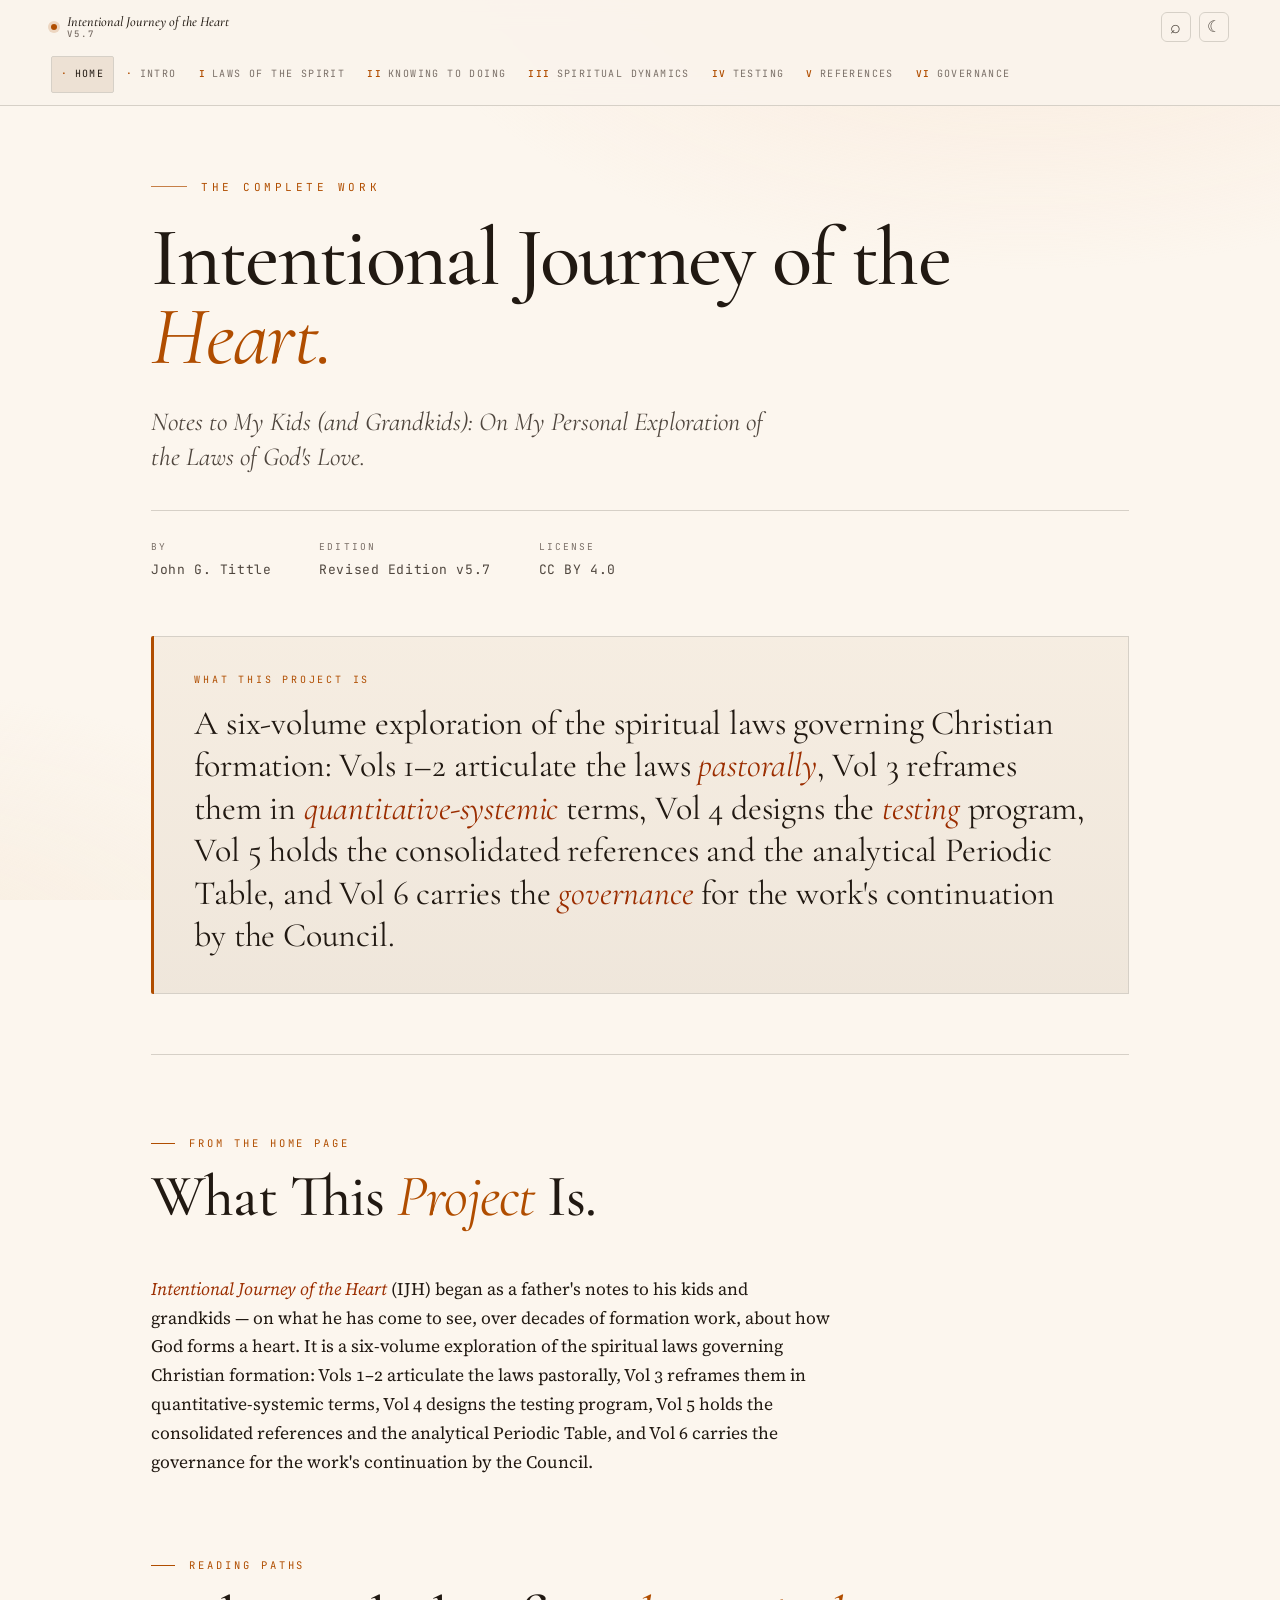
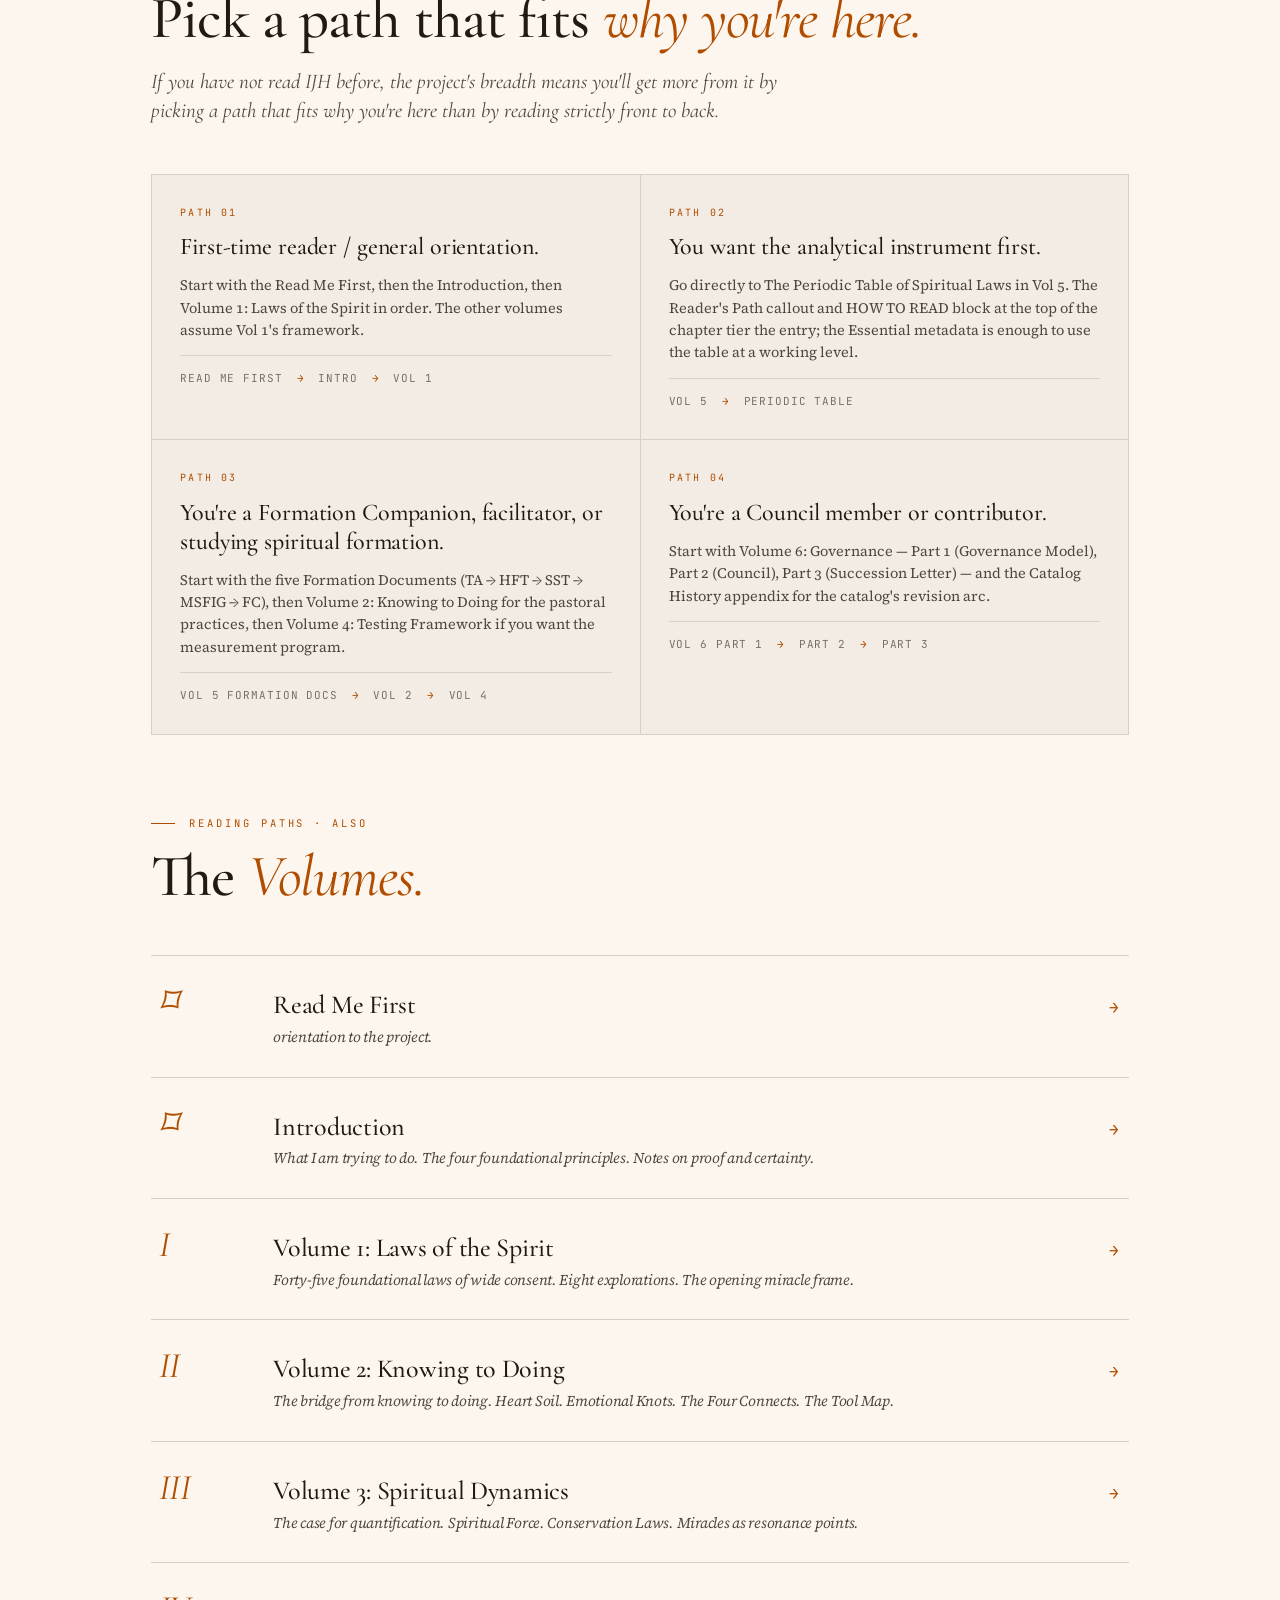
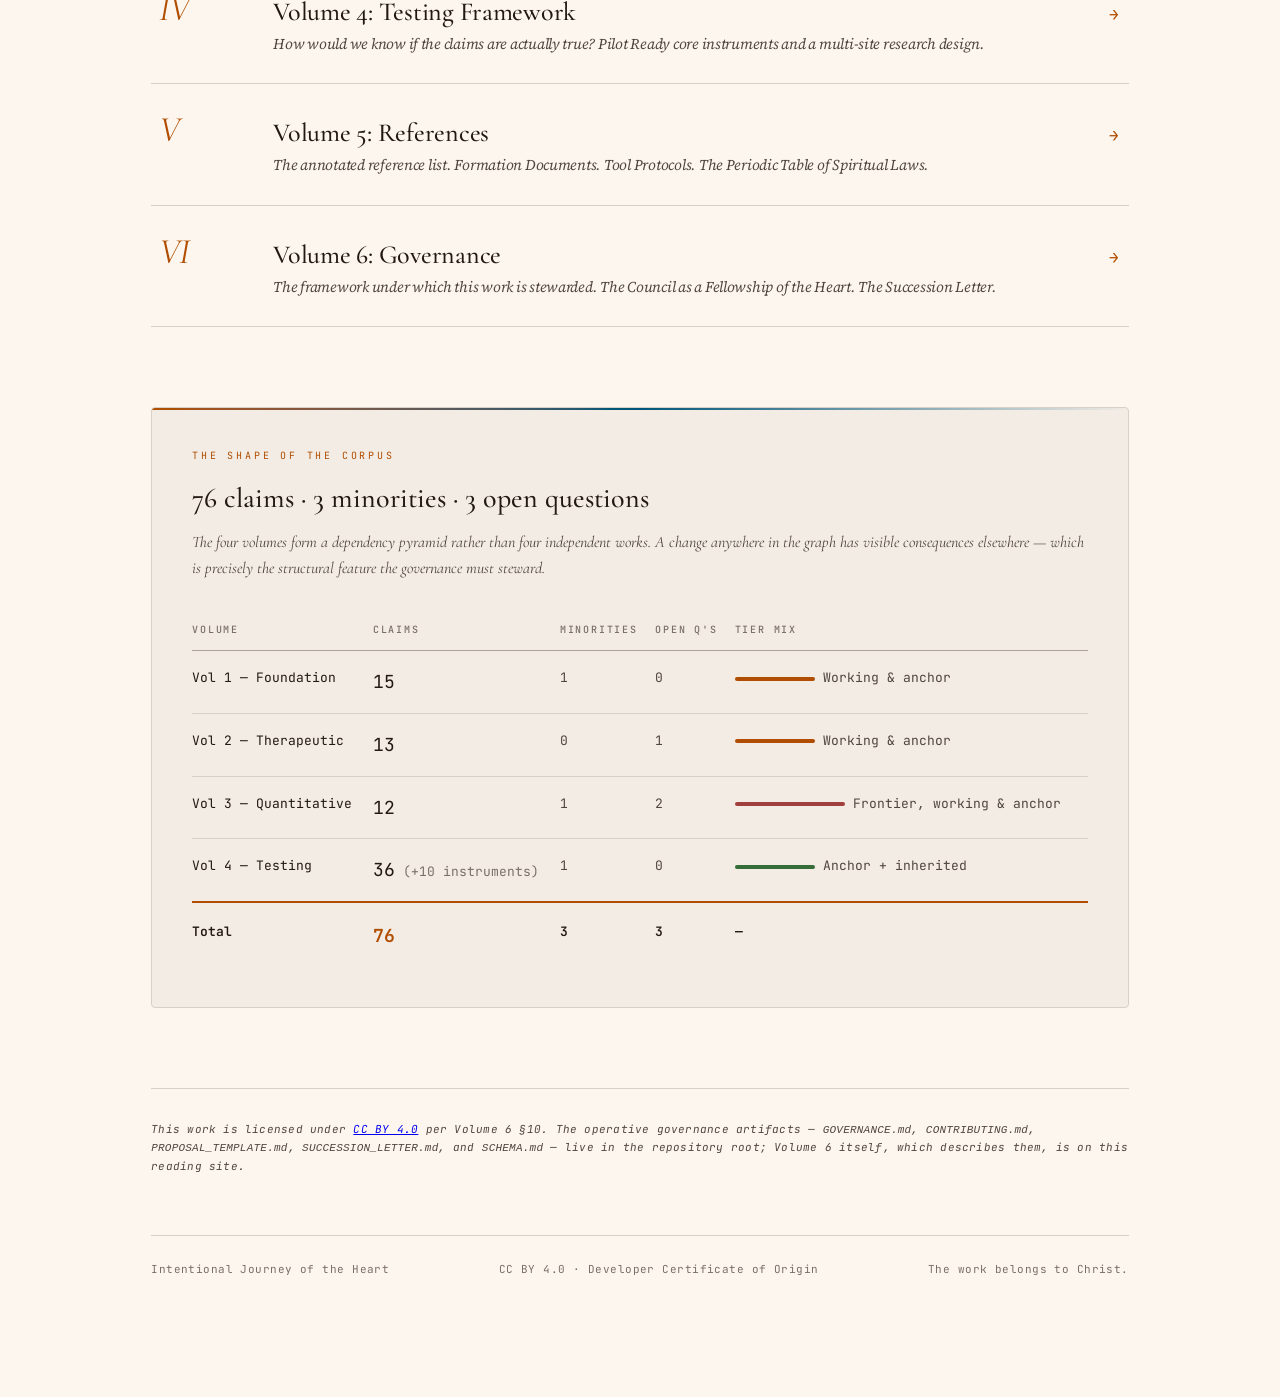
==== commit 15763131: "Bring preview in line with dev/prod (v5.7 + all features) Sync the standalone design-preview repo up" ====
--- a/index.html
+++ b/index.html
@@ -8,6 +8,7 @@
 <link rel="preconnect" href="https://fonts.gstatic.com" crossorigin />
 <link href="https://fonts.googleapis.com/css2?family=Cormorant+Garamond:ital,wght@0,400;0,500;0,600;1,400;1,500&family=Source+Serif+4:ital,opsz,wght@0,8..60,400;0,8..60,500;0,8..60,600;1,8..60,400;1,8..60,500&family=JetBrains+Mono:wght@400;500;600&family=Inter+Tight:wght@400;500;600&display=swap" rel="stylesheet" />
 <link rel="stylesheet" href="styles.css" />
+<script>(function(){try{if(localStorage.getItem('ijh-theme')==='dark')document.documentElement.setAttribute('data-theme','dark');}catch(e){}})();</script>
 </head>
 <body>
 <header class="topnav-wrap">
@@ -16,7 +17,7 @@
       <span class="dot"></span>
       <span class="crest-stack">
         <span class="work">Intentional Journey of the Heart</span>
-        <span class="crest-sub">DEV PREVIEW · v5.6</span>
+        <span class="crest-sub">v5.7</span>
       </span>
     </a>
     <div class="topnav-vols">
@@ -29,8 +30,12 @@
       <a href="Volume 5.html"><span class="v-num">V</span>References</a>
       <a href="Volume 6 Governance.html"><span class="v-num">VI</span>Governance</a>
     </div>
+    <div class="topnav-controls">
+      <button type="button" class="nav-icon-btn" id="search-open" aria-label="Search" title="Search (press /)">⌕</button>
+      <button type="button" class="nav-icon-btn" id="theme-toggle" aria-label="Toggle dark mode"></button>
+    </div>
     <div class="topnav-right">
-      <a href="https://github.com/jgtittle-ministries/Intentional-Journey-of-the-Heart-dev" target="_blank" rel="noopener">Repo</a>
+      <a href="https://github.com/jgtittle-ministries/Intentional-Journey-of-the-Heart-preview" target="_blank" rel="noopener">Repo</a>
       <a href="https://creativecommons.org/licenses/by/4.0/" target="_blank" rel="noopener">CC BY 4.0</a>
     </div>
   </nav>
@@ -39,13 +44,13 @@
 <div class="shell-single">
 
   <section class="hero">
-    <div class="eyebrow"><span class="line"></span>DEV PREVIEW</div>
-    <h1 class="title">Intentional Journey of the Heart — <em>DEV PREVIEW.</em></h1>
+    <div class="eyebrow"><span class="line"></span>The Complete Work</div>
+    <h1 class="title">Intentional Journey of the <em>Heart.</em></h1>
     <p class="subtitle">Notes to My Kids (and Grandkids): On My Personal Exploration of the Laws of God's Love.</p>
 
     <div class="meta-row">
       <div class="meta-item"><span class="lbl">By</span><span class="val">John G. Tittle</span></div>
-      <div class="meta-item"><span class="lbl">Edition</span><span class="val">Revised Edition v5.6</span></div>
+      <div class="meta-item"><span class="lbl">Edition</span><span class="val">Revised Edition v5.7</span></div>
       <div class="meta-item"><span class="lbl">License</span><span class="val">CC BY 4.0</span></div>
     </div>
 
@@ -54,10 +59,6 @@
       <p class="text">A six-volume exploration of the spiritual laws governing Christian formation: Vols 1–2 articulate the laws <em>pastorally</em>, Vol 3 reframes them in <em>quantitative-systemic</em> terms, Vol 4 designs the <em>testing</em> program, Vol 5 holds the consolidated references and the analytical Periodic Table, and Vol 6 carries the <em>governance</em> for the work's continuation by the Council.</p>
     </div>
 
-    <div class="callout" style="margin-top: 56px; background: linear-gradient(90deg, oklch(0.92 0.08 30 / 0.5), var(--card)); border-left: 3px solid var(--rose);">
-      <span class="lbl" style="color: var(--rose);">You are viewing the DEV preview site</span>
-      This is the <strong>development preview</strong> of <em>Intentional Journey of the Heart</em>. Content here is <strong>not final</strong> and may change without notice. For the published, stable site, visit <a href="https://jgtittle-ministries.github.io/Intentional-Journey-of-the-Heart/" target="_blank" rel="noopener">jgtittle-ministries.github.io/Intentional-Journey-of-the-Heart</a>.
-    </div>
   </section>
 
   <section style="margin-top: 80px;">
@@ -178,12 +179,13 @@
   </p>
 
   <div class="foot-copy">
-    <div>Intentional Journey of the Heart · DEV PREVIEW</div>
+    <div>Intentional Journey of the Heart</div>
     <div>CC BY 4.0 · Developer Certificate of Origin</div>
     <div>The work belongs to Christ.</div>
   </div>
 
 </div>
 
+<script src="app.js"></script>
 </body>
 </html>
--- a/styles.css
+++ b/styles.css
@@ -94,9 +94,10 @@
 }
 .topnav {
   display: flex;
+  flex-wrap: wrap;
   align-items: center;
   justify-content: space-between;
-  gap: 16px;
+  gap: 10px 16px;
   padding: 12px var(--gutter);
   max-width: 1400px;
   margin: 0 auto;
@@ -141,7 +142,10 @@
 .topnav-vols {
   display: flex;
   gap: 2px;
-  margin: 0 auto;
+  order: 3;
+  width: 100%;
+  margin: 0;
+  padding-top: 4px;
   flex-wrap: nowrap;
   overflow-x: auto;
   scrollbar-width: none;
@@ -192,12 +196,13 @@
 @media (max-width: 1400px) {
   .topnav-right { display: none; }
 }
+/* Search + theme controls — always visible (unlike .topnav-right). */
+.topnav-controls { display: flex; align-items: center; gap: 8px; flex: none; margin-left: auto; }
 @media (max-width: 1180px) {
   .topnav .crest .crest-sub { display: none; }
 }
 @media (max-width: 1080px) {
-  .topnav { flex-wrap: wrap; padding: 12px 18px; gap: 8px; }
-  .topnav-vols { order: 3; width: 100%; padding-top: 6px; }
+  .topnav { padding: 12px 18px; }
 }
 
 /* ---------- TOC sidebar ---------- */
@@ -1393,3 +1398,149 @@
   line-height: 1.55;
   text-align: center;
 }
+
+/* ── PDF popup links + modal (restored after MkDocs retirement) ────── */
+/* Inline suffix style, e.g. the "(pdf)" after a Formation Document name. */
+a.pdf-popup {
+  margin-left: 0.35em;
+  font-size: 0.85em;
+  font-weight: 500;
+  color: var(--accent);
+  text-decoration: underline;
+  text-underline-offset: 2px;
+  cursor: pointer;
+  white-space: nowrap;
+}
+a.pdf-popup:hover,
+a.pdf-popup:focus { color: var(--accent-2); text-decoration-thickness: 2px; }
+/* Button call-to-action style — Vol 3 TFT appendices. */
+a.pdf-popup.md-button {
+  margin-left: 0;
+  font-size: 0.9rem;
+  font-weight: 600;
+  text-decoration: none;
+  white-space: normal;
+  display: inline-block;
+  padding: 0.6em 1.2em;
+  border: 1px solid var(--accent);
+  border-radius: 4px;
+  color: var(--accent);
+}
+a.pdf-popup.md-button:hover,
+a.pdf-popup.md-button:focus { background: var(--accent); color: var(--bg); text-decoration: none; }
+
+#pdf-popup-modal { position: fixed; inset: 0; z-index: 9999; display: none; }
+#pdf-popup-modal.is-open { display: block; }
+.pdf-popup-backdrop { position: absolute; inset: 0; background: rgba(0, 0, 0, 0.78); cursor: pointer; }
+.pdf-popup-window {
+  position: absolute;
+  top: 6%; left: 8%;
+  width: 84%; height: 88%;
+  background: #ffffff;
+  border-radius: 6px;
+  box-shadow: 0 10px 40px rgba(0, 0, 0, 0.5);
+  display: flex;
+  flex-direction: column;
+  overflow: hidden;
+}
+.pdf-popup-bar {
+  display: flex;
+  align-items: center;
+  gap: 12px;
+  padding: 8px 14px;
+  background: #1e293b;
+  color: #fff;
+  font-size: 0.95em;
+  flex: 0 0 auto;
+}
+.pdf-popup-title { flex: 1 1 auto; font-weight: 600; white-space: nowrap; overflow: hidden; text-overflow: ellipsis; }
+.pdf-popup-hint { flex: 0 0 auto; font-size: 0.8em; font-style: italic; opacity: 0.75; white-space: nowrap; }
+@media (max-width: 600px) { .pdf-popup-hint { display: none; } }
+.pdf-popup-open { color: #93c5fd; text-decoration: underline; font-size: 0.9em; }
+.pdf-popup-open:hover { color: #bfdbfe; }
+.pdf-popup-close { background: none; border: none; color: #fff; font-size: 1.6em; line-height: 1; cursor: pointer; padding: 0 4px; }
+.pdf-popup-close:hover { color: #f87171; }
+.pdf-popup-frame { flex: 1 1 auto; width: 100%; border: none; background: #f5f5f5; }
+
+/* ── Dark mode ─────────────────────────────────────────────────────── */
+/* Opt-in via the topnav toggle; persisted in localStorage. Light stays
+   the default. Overrides the same tokens defined at :root. */
+:root[data-theme="dark"] {
+  --bg:        oklch(0.20 0.012 75);
+  --bg-2:      oklch(0.24 0.012 75);
+  --bg-3:      oklch(0.285 0.012 75);
+  --card:      oklch(0.245 0.012 75);
+  --rule:      oklch(0.46 0.020 75);
+  --rule-soft: oklch(0.34 0.014 75);
+  --text:      oklch(0.92 0.012 75);
+  --text-mid:  oklch(0.78 0.014 60);
+  --text-dim:  oklch(0.62 0.016 60);
+  --accent:    oklch(0.74 0.135 65);
+  --accent-2:  oklch(0.82 0.125 70);
+  --accent-dim:oklch(0.46 0.10 60);
+  --cool:      oklch(0.70 0.09 230);
+  --cool-dim:  oklch(0.55 0.07 230);
+  --rose:      oklch(0.70 0.13 25);
+  --leaf:      oklch(0.70 0.11 145);
+}
+:root[data-theme="dark"] img { filter: brightness(0.92) contrast(1.02); }
+
+/* ── Topnav icon buttons (search + theme) ──────────────────────────── */
+.nav-icon-btn {
+  background: none;
+  border: 1px solid var(--rule-soft);
+  color: var(--text-mid);
+  font-size: 16px;
+  line-height: 1;
+  width: 30px;
+  height: 30px;
+  border-radius: 6px;
+  cursor: pointer;
+  display: inline-flex;
+  align-items: center;
+  justify-content: center;
+  padding: 0;
+  transition: color .15s, border-color .15s, background .15s;
+}
+.nav-icon-btn:hover { color: var(--accent); border-color: var(--accent); }
+#search-open { font-size: 18px; }
+
+/* ── Search overlay ────────────────────────────────────────────────── */
+#search-overlay { position: fixed; inset: 0; z-index: 10000; display: none; }
+#search-overlay.is-open { display: block; }
+.search-backdrop { position: absolute; inset: 0; background: rgba(0,0,0,0.5); backdrop-filter: blur(2px); }
+.search-panel {
+  position: absolute;
+  top: 8vh; left: 50%;
+  transform: translateX(-50%);
+  width: min(680px, 92vw);
+  max-height: 80vh;
+  background: var(--bg);
+  border: 1px solid var(--rule);
+  border-radius: 10px;
+  box-shadow: 0 20px 60px rgba(0,0,0,0.35);
+  display: flex;
+  flex-direction: column;
+  overflow: hidden;
+}
+.search-bar { display: flex; align-items: center; gap: 10px; padding: 14px 16px; border-bottom: 1px solid var(--rule-soft); flex: 0 0 auto; }
+.search-ic { font-size: 20px; color: var(--text-dim); }
+#search-input {
+  flex: 1 1 auto;
+  background: none;
+  border: none;
+  outline: none;
+  font-family: var(--serif);
+  font-size: 19px;
+  color: var(--text);
+}
+.search-close { background: var(--bg-2); border: 1px solid var(--rule-soft); color: var(--text-dim); font-family: var(--mono); font-size: 11px; padding: 3px 7px; border-radius: 4px; cursor: pointer; }
+.search-results { overflow-y: auto; padding: 6px; }
+.search-empty { color: var(--text-dim); font-size: 15px; padding: 22px 16px; text-align: center; font-style: italic; }
+.search-hit { display: block; padding: 10px 12px; border-radius: 7px; text-decoration: none; color: var(--text); }
+.search-hit:hover, .search-hit.is-sel { background: var(--bg-2); }
+.sh-vol { display: block; font-family: var(--mono); font-size: 10.5px; letter-spacing: 0.06em; text-transform: uppercase; color: var(--accent); margin-bottom: 2px; }
+.sh-title { display: block; font-family: var(--display); font-size: 19px; font-weight: 600; line-height: 1.25; }
+.sh-snip { display: block; font-size: 13.5px; color: var(--text-mid); line-height: 1.5; margin-top: 3px; max-height: 3em; overflow: hidden; }
+.search-hit mark { background: var(--accent-dim); color: var(--text); border-radius: 2px; padding: 0 1px; }
+@media (max-width: 600px) { .search-panel { top: 0; left: 0; transform: none; width: 100vw; max-height: 100vh; height: 100%; border-radius: 0; } }
